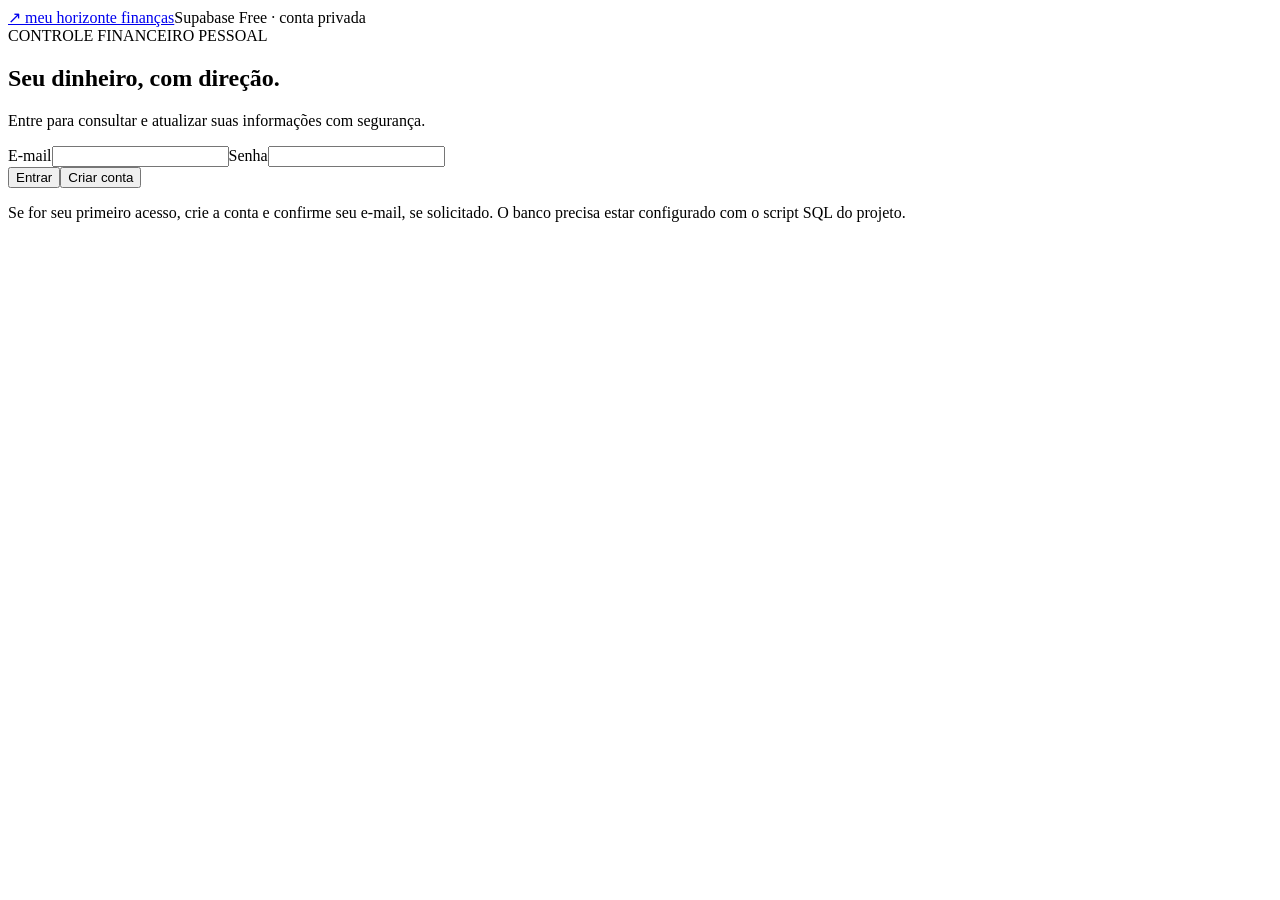
==== novo.html @ fd4d4aaa "Criar interface financeira integrada com Supabase" ====
<!doctype html><html lang="pt-BR"><head><meta charset="utf-8"><meta name="viewport" content="width=device-width,initial-scale=1"><title>Meu Horizonte · Finanças</title><link rel="stylesheet" href="./novo.css"></head><body>
<header><a class="brand" href="./novo.html">↗ meu horizonte <span>finanças</span></a><span class="tag">Supabase Free · conta privada</span></header>
<main><section id="loginPanel" class="auth card"><div class="eyebrow">CONTROLE FINANCEIRO PESSOAL</div><h1>Seu dinheiro, com direção.</h1><p>Entre para consultar e atualizar suas informações com segurança.</p><form id="loginForm"><label>E-mail<input type="email" id="email" required autocomplete="email"></label><label>Senha<input type="password" id="password" required minlength="6" autocomplete="current-password"></label><div class="actions"><button class="primary" type="submit">Entrar</button><button type="button" id="signup">Criar conta</button></div></form><p class="small">Se for seu primeiro acesso, crie a conta e confirme seu e-mail, se solicitado. O banco precisa estar configurado com o script SQL do projeto.</p></section>
<section id="workspace" hidden><div class="topline"><div><div class="eyebrow">VISÃO FINANCEIRA</div><h1>Seu dinheiro, mês a mês.</h1></div><div class="actions"><span id="who" class="small"></span><button id="signout">Sair</button></div></div>
<nav id="nav" aria-label="Áreas"><button class="active" data-view="dashboard">Dashboard</button><button data-view="monthly">Controle mensal</button><button data-view="cards">Cartões</button><button data-view="future">Planejamento</button><button data-view="investments">Investimentos</button><button data-view="settings">Configurações</button></nav>
<div class="toolbar"><div class="actions"><button id="prevMonth">←</button><input aria-label="Mês" type="month" id="month"><button id="nextMonth">→</button></div><div class="actions"><button id="download">Baixar backup JSON</button><button class="primary" id="save">Salvar alterações</button></div></div>
<section data-panel="dashboard"><div class="cards"><article class="card"><small>Receitas previstas</small><strong id="income">—</strong></article><article class="card"><small>Despesas previstas</small><strong id="expenses">—</strong></article><article class="card"><small>Saldo previsto</small><strong id="balance">—</strong></article><article class="card"><small>Saldo realizado</small><strong id="actual">—</strong></article></div><div class="columns"><div class="card"><h2>Evolução dos próximos 6 meses</h2><div id="forecastBars"></div></div><div class="card"><h2>Resumo do mês</h2><div id="categories"></div><p class="small">Os valores consideram lançamentos registrados. Compras no cartão entram na competência da fatura, evitando duplicidade.</p></div></div></section>
<section data-panel="monthly" hidden><div class="columns"><div class="card"><h2 id="editTitle">Novo lançamento</h2><form id="entryForm"><label>Descrição<input id="desc" maxlength="120" required placeholder="Ex.: Salário, aluguel, academia"></label><div class="two"><label>Tipo<select id="type"><option value="expense">Despesa</option><option value="income">Receita</option></select></label><label>Valor (R$)<input id="amount" type="number" min=".01" step=".01" required></label></div><div class="two"><label>Competência inicial<input id="entryMonth" type="month" required></label><label>Categoria<select id="category"><option>Moradia</option><option>Alimentação</option><option>Transporte</option><option>Saúde</option><option>Lazer</option><option>Educação</option><option>Assinaturas</option><option>Compras</option><option>Impostos/Taxas</option><option>Investimentos</option><option>Dívidas</option><option>Jogos</option><option>Salário</option><option>Renda extra</option><option>Outros</option></select></label></div><div class="two"><label>Repetição<select id="frequency"><option value="once">Somente uma vez</option><option value="monthly">Todo mês</option><option value="installment">Parcelado</option></select></label><label id="countLabel" hidden>Quantidade de parcelas<input id="count" type="number" min="1" max="360" value="12"></label></div><label>Conta ou cartão<select id="account"><option>Conta corrente</option><option>PIX</option><option>Dinheiro</option><option>Cartão principal</option><option>Cartão secundário</option><option>Outros</option></select></label><div class="actions"><button type="submit" class="primary">Salvar lançamento</button><button type="button" id="cancelEdit" hidden>Cancelar</button></div></form></div><div class="card"><h2>Lançamentos do mês</h2><div class="scroll"><table><thead><tr><th>Descrição</th><th>Categoria</th><th>Valor</th><th>Status</th><th>Ações</th></tr></thead><tbody id="entries"></tbody></table></div><p id="empty" class="small" hidden>Nenhum lançamento neste mês.</p></div></div></section>
<section data-panel="cards" hidden><div class="card"><h2>Cartões e parcelas</h2><p>Para registrar uma compra, use Controle mensal, selecione o cartão e informe a primeira competência da fatura. O sistema distribui as parcelas automaticamente.</p><div class="scroll"><table><thead><tr><th>Compra / assinatura</th><th>Cartão</th><th>Valor da parcela</th><th>Parcela</th></tr></thead><tbody id="cardRows"></tbody></table></div><h3>Total da fatura: <span id="cardTotal"></span></h3></div></section>
<section data-panel="future" hidden><div class="card"><h2>Planejamento dos próximos 12 meses</h2><p>Projeção baseada nos lançamentos recorrentes e parcelamentos já cadastrados. Não inclui rendimentos presumidos.</p><div class="scroll"><table><thead><tr><th>Mês</th><th>Receitas</th><th>Despesas</th><th>Saldo projetado</th></tr></thead><tbody id="futureRows"></tbody></table></div></div></section>
<section data-panel="investments" hidden><div class="card"><h2>Investimentos e reserva</h2><p>Registre aportes e resgates em Controle mensal, na categoria Investimentos. Aqui você acompanha o valor registrado, sem simular rentabilidade.</p><strong id="investTotal" class="big"></strong></div></section>
<section data-panel="settings" hidden><div class="card"><h2>Backup e privacidade</h2><p>Os dados privados ficam no Supabase. Você pode baixar um arquivo JSON ou importar seu antigo <code>mensal.json</code> como ponto de partida, conferindo os lançamentos antes de salvar.</p><div class="actions"><label class="upload">Importar backup JSON<input id="import" type="file" accept=".json,application/json" hidden></label><button id="refresh">Recarregar do banco</button></div><p class="small">Importações substituem os lançamentos atuais nesta sessão. O banco só é atualizado ao clicar em Salvar alterações. Não envie informações financeiras para o repositório público.</p></div></section>
<p id="status" role="status" aria-live="polite">Carregando…</p></section></main><script src="./novo.js"></script></body></html>
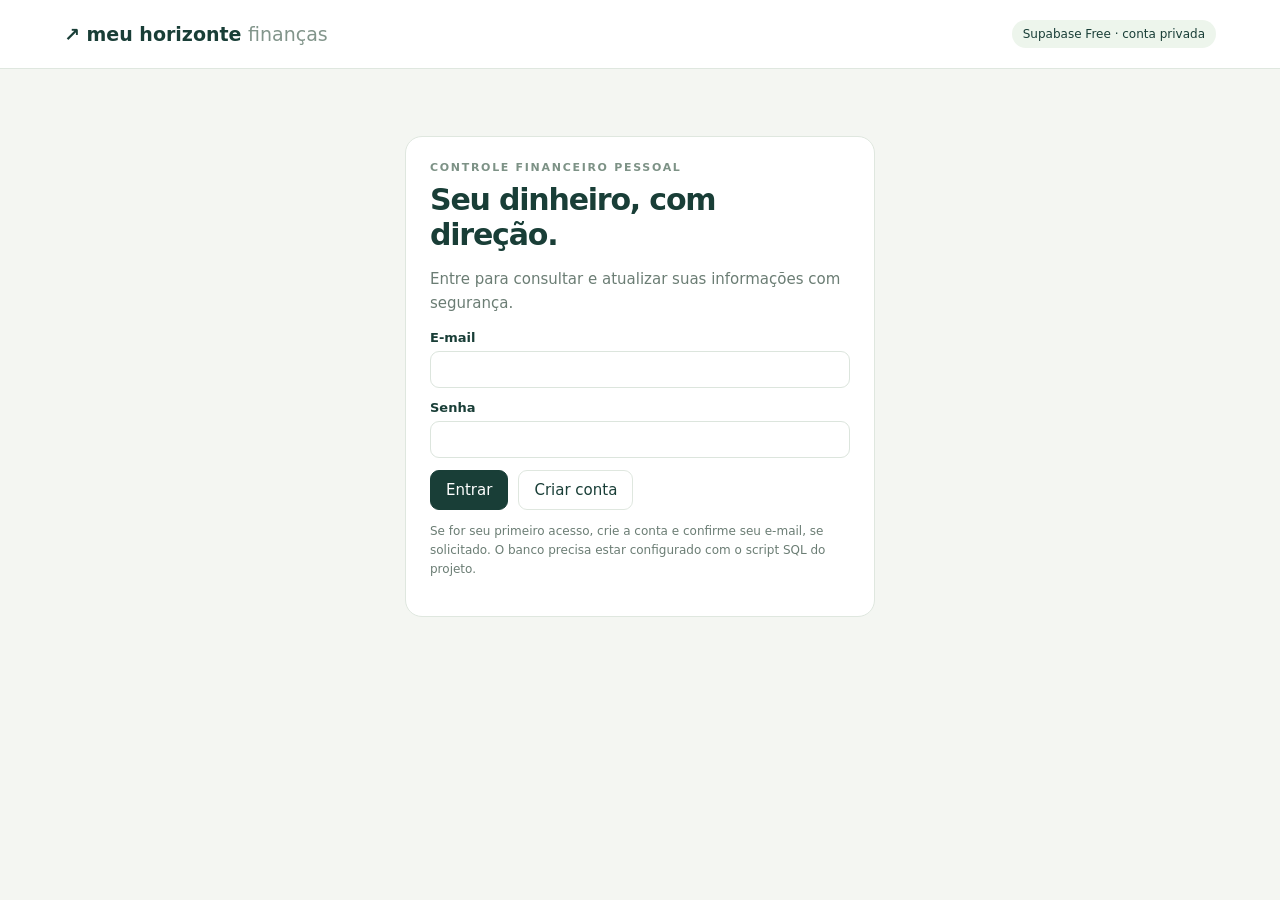
==== commit eed7f4c4: "Adicionar interface de importação de cartões em Configurações" ====
--- a/novo.html
+++ b/novo.html
@@ -9,5 +9,5 @@
 <section data-panel="cards" hidden><div class="card"><h2>Cartões e parcelas</h2><p>Para registrar uma compra, use Controle mensal, selecione o cartão e informe a primeira competência da fatura. O sistema distribui as parcelas automaticamente.</p><div class="scroll"><table><thead><tr><th>Compra / assinatura</th><th>Cartão</th><th>Valor da parcela</th><th>Parcela</th></tr></thead><tbody id="cardRows"></tbody></table></div><h3>Total da fatura: <span id="cardTotal"></span></h3></div></section>
 <section data-panel="future" hidden><div class="card"><h2>Planejamento dos próximos 12 meses</h2><p>Projeção baseada nos lançamentos recorrentes e parcelamentos já cadastrados. Não inclui rendimentos presumidos.</p><div class="scroll"><table><thead><tr><th>Mês</th><th>Receitas</th><th>Despesas</th><th>Saldo projetado</th></tr></thead><tbody id="futureRows"></tbody></table></div></div></section>
 <section data-panel="investments" hidden><div class="card"><h2>Investimentos e reserva</h2><p>Registre aportes e resgates em Controle mensal, na categoria Investimentos. Aqui você acompanha o valor registrado, sem simular rentabilidade.</p><strong id="investTotal" class="big"></strong></div></section>
-<section data-panel="settings" hidden><div class="card"><h2>Backup e privacidade</h2><p>Os dados privados ficam no Supabase. Você pode baixar um arquivo JSON ou importar seu antigo <code>mensal.json</code> como ponto de partida, conferindo os lançamentos antes de salvar.</p><div class="actions"><label class="upload">Importar backup JSON<input id="import" type="file" accept=".json,application/json" hidden></label><button id="refresh">Recarregar do banco</button></div><p class="small">Importações substituem os lançamentos atuais nesta sessão. O banco só é atualizado ao clicar em Salvar alterações. Não envie informações financeiras para o repositório público.</p></div></section>
+<section data-panel="settings" hidden><div class="card" style="margin-bottom:18px"><h2>Importar cartões da planilha</h2><p>Exporte apenas a aba <b>Cartões</b> do Google Planilhas como CSV e selecione o arquivo aqui. O site lê as compras e assinaturas no seu navegador, mostra uma prévia, ignora registros já importados e salva os novos no seu Supabase privado após sua confirmação.</p><div class="actions"><label class="upload">Selecionar CSV da aba Cartões<input id="cardCsv" type="file" accept=".csv,text/csv,text/plain" hidden></label><button id="confirmCards" class="primary" disabled>Importar lançamentos selecionados</button></div><div id="cardPreview" class="small" role="status">Nenhum arquivo selecionado.</div><p class="small">Abra a planilha → aba Cartões → Arquivo → Fazer download → Valores separados por vírgulas (.csv). Nenhum CSV é enviado ao GitHub. Caso haja alterações locais pendentes, salve primeiro.</p></div><div class="card"><h2>Backup e privacidade</h2><p>Os dados privados ficam no Supabase. Você pode baixar um arquivo JSON ou importar seu antigo <code>mensal.json</code> como ponto de partida, conferindo os lançamentos antes de salvar.</p><div class="actions"><label class="upload">Importar backup JSON<input id="import" type="file" accept=".json,application/json" hidden></label><button id="refresh">Recarregar do banco</button></div><p class="small">Importações substituem os lançamentos atuais nesta sessão. O banco só é atualizado ao clicar em Salvar alterações. Não envie informações financeiras para o repositório público.</p></div></section>
 <p id="status" role="status" aria-live="polite">Carregando…</p></section></main><script src="./novo.js"></script></body></html>
--- a/novo.css
+++ b/novo.css
@@ -0,0 +1 @@
+:root{font:15px system-ui,-apple-system,sans-serif;color:#193e37;background:#f4f6f2}*{box-sizing:border-box}body{margin:0}header{background:#fff;border-bottom:1px solid #dfe7df;padding:20px max(22px,5vw);display:flex;justify-content:space-between;align-items:center;gap:12px}.brand{font-size:19px;font-weight:800;color:inherit;text-decoration:none}.brand span{font-weight:400;color:#82958b}.tag{font-size:12px;background:#edf5ec;border-radius:30px;padding:7px 11px}main{max-width:1250px;margin:auto;padding:32px 20px}.eyebrow{font-size:11px;font-weight:700;letter-spacing:1.7px;color:#7d9286}h1{font-size:34px;letter-spacing:-1.2px;margin:8px 0 14px}h2{font-size:19px;margin:0 0 15px}h3{font-size:16px}p,small{color:#6b7d74;line-height:1.6}.small{font-size:12px}.card{background:white;border:1px solid #dfe7df;border-radius:17px;padding:24px}.auth{max-width:470px;margin:35px auto}.auth h1{font-size:30px}label{display:block;font-size:13px;font-weight:600;margin:12px 0}input,select,button{font:inherit}input,select{display:block;margin-top:6px;width:100%;padding:10px;border:1px solid #dce5dd;border-radius:9px;background:white;color:#193e37}button,.upload{padding:10px 15px;border:1px solid #dfe7df;background:white;border-radius:9px;color:#193e37;cursor:pointer;text-align:center}.primary,nav button.active{color:#fff;background:#193e37;border-color:#193e37}button:disabled{opacity:.5;cursor:wait}.actions{display:flex;align-items:center;gap:10px;flex-wrap:wrap}.topline,.toolbar{display:flex;justify-content:space-between;align-items:center;gap:15px;flex-wrap:wrap}.toolbar{margin:20px 0}.toolbar input{width:180px;margin:0}.cards{display:grid;grid-template-columns:repeat(4,1fr);gap:15px;margin:22px 0}.cards strong,.big{display:block;font-size:27px;margin-top:12px}.columns{display:grid;grid-template-columns:1fr 1fr;gap:18px}nav{display:flex;gap:8px;overflow-x:auto;margin:18px 0}nav button{white-space:nowrap}table{border-collapse:collapse;width:100%;font-size:13px;min-width:560px}td,th{padding:12px 9px;border-bottom:1px solid #eef2ec;text-align:left}th{font-size:11px;color:#77877e;text-transform:uppercase}.scroll{overflow:auto}.two{display:grid;grid-template-columns:1fr 1fr;gap:12px}#status{font-size:12px}.bar{display:flex;align-items:center;gap:10px;margin:12px 0;font-size:12px}.bar>span{min-width:62px}.track{flex:1;height:10px;background:#edf2ed;border-radius:8px;overflow:hidden}.fill{background:#27806b;height:100%}.bar b{min-width:100px;text-align:right}.danger{color:#b84f4f}.positive{color:#18715a}.line{display:flex;justify-content:space-between;padding:11px 0;border-bottom:1px solid #eef2ec}.mini{font-size:12px;padding:6px}.upload{display:inline-block;margin:0}.pill{border-radius:20px;padding:4px 7px;background:#eaf3e7;font-size:11px}@media(max-width:850px){.cards{grid-template-columns:repeat(2,1fr)}.columns{grid-template-columns:1fr}}@media(max-width:520px){main{padding:20px 12px}.card{padding:16px}.cards strong{font-size:20px}header{padding:15px}.tag{display:none}h1{font-size:26px}}
